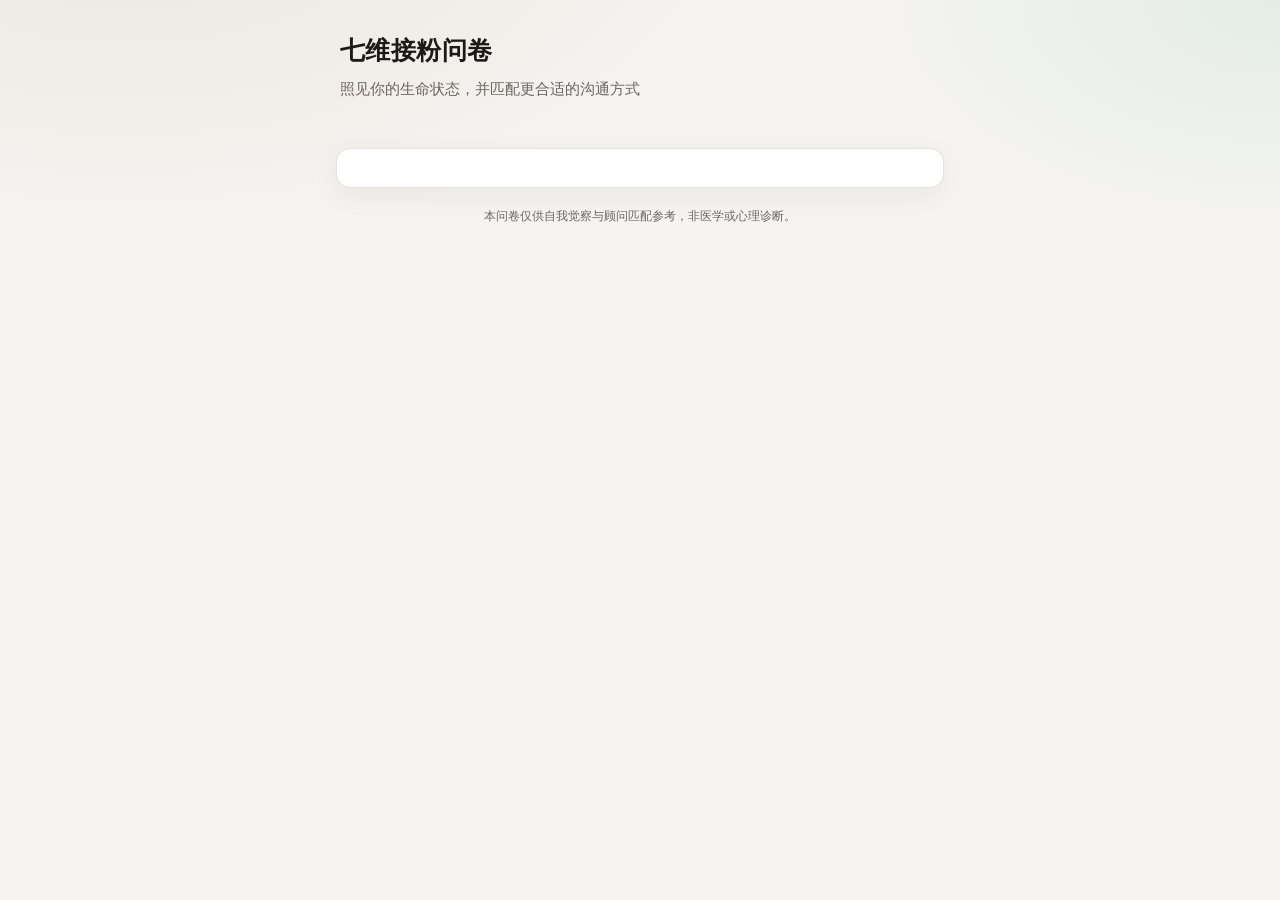
==== index.html @ 05f2d59f "Add files via upload" ====
<!DOCTYPE html>
<html lang="zh-CN">
<head>
  <meta charset="UTF-8" />
  <meta name="viewport" content="width=device-width, initial-scale=1, viewport-fit=cover" />
  <meta name="description" content="七维接粉问卷：照见生命状态，匹配更合适的沟通方式" />
  <title>七维接粉问卷</title>
  <link rel="stylesheet" href="./styles.css" />
</head>
<body>
  <div class="app" id="app">
    <header class="hero">
      <h1 id="title">七维接粉问卷</h1>
      <p id="subtitle">照见你的生命状态，并匹配更合适的沟通方式</p>
      <div class="progress" id="progress" aria-hidden="true"></div>
    </header>

    <main class="card" id="main">
      <!-- steps injected by app.js -->
    </main>

    <p class="footer-note">本问卷仅供自我觉察与顾问匹配参考，非医学或心理诊断。</p>
  </div>

  <script src="./config.js"></script>
  <script src="./scoring.js"></script>
  <script src="./app.js"></script>
</body>
</html>
---- styles.css ----
:root {
  --bg: #f6f4f1;
  --card: #ffffff;
  --ink: #1c1a17;
  --muted: #6b6560;
  --line: #e6e1da;
  --accent: #3d5a4c;
  --accent-soft: #e8f0ec;
  --warn: #8a5a3a;
  --danger: #a33;
  --radius: 14px;
  --shadow: 0 8px 28px rgba(28, 26, 23, 0.06);
  --font: "PingFang SC", "Noto Sans SC", "Microsoft YaHei", system-ui, sans-serif;
}

* { box-sizing: border-box; }
html { scroll-behavior: smooth; }
body {
  margin: 0;
  font-family: var(--font);
  color: var(--ink);
  background:
    radial-gradient(1200px 600px at 10% -10%, #ebe6df 0%, transparent 55%),
    radial-gradient(900px 500px at 100% 0%, #e4ece8 0%, transparent 50%),
    var(--bg);
  min-height: 100vh;
  line-height: 1.55;
}

.app {
  max-width: 640px;
  margin: 0 auto;
  padding: 20px 16px 48px;
}

.hero {
  padding: 12px 4px 20px;
}
.hero h1 {
  margin: 0 0 8px;
  font-size: 1.55rem;
  font-weight: 650;
  letter-spacing: 0.02em;
}
.hero p {
  margin: 0;
  color: var(--muted);
  font-size: 0.95rem;
}

.progress {
  display: flex;
  gap: 6px;
  margin: 8px 0 18px;
}
.progress span {
  flex: 1;
  height: 4px;
  border-radius: 99px;
  background: var(--line);
  transition: background 0.25s ease;
}
.progress span.on { background: var(--accent); }
.progress span.done { background: #9bb5a8; }

.card {
  background: var(--card);
  border: 1px solid var(--line);
  border-radius: var(--radius);
  box-shadow: var(--shadow);
  padding: 20px 18px 18px;
}

.step-title {
  margin: 0 0 4px;
  font-size: 1.15rem;
}
.step-desc {
  margin: 0 0 18px;
  color: var(--muted);
  font-size: 0.88rem;
}

.field {
  margin-bottom: 16px;
}
.field label.main {
  display: block;
  font-weight: 600;
  margin-bottom: 8px;
  font-size: 0.95rem;
}
.field .hint {
  display: block;
  color: var(--muted);
  font-size: 0.8rem;
  font-weight: 400;
  margin-top: 2px;
}
.req::after {
  content: " *";
  color: var(--danger);
  font-weight: 500;
}

input[type="text"],
textarea,
select {
  width: 100%;
  border: 1px solid var(--line);
  border-radius: 10px;
  padding: 11px 12px;
  font: inherit;
  background: #fbfaf8;
  color: var(--ink);
  outline: none;
  transition: border-color 0.15s, box-shadow 0.15s;
}
input[type="text"]:focus,
textarea:focus,
select:focus {
  border-color: var(--accent);
  box-shadow: 0 0 0 3px rgba(61, 90, 76, 0.12);
  background: #fff;
}
textarea { min-height: 88px; resize: vertical; }

.choices {
  display: flex;
  flex-direction: column;
  gap: 8px;
}
.choice {
  display: flex;
  align-items: flex-start;
  gap: 10px;
  padding: 10px 12px;
  border: 1px solid var(--line);
  border-radius: 10px;
  background: #fbfaf8;
  cursor: pointer;
  transition: border-color 0.15s, background 0.15s;
}
.choice:hover { border-color: #c9c2b8; }
.choice:has(input:checked) {
  border-color: var(--accent);
  background: var(--accent-soft);
}
.choice input { margin-top: 3px; accent-color: var(--accent); }
.choice span { flex: 1; font-size: 0.92rem; }

.hidden { display: none !important; }

.dim-block {
  border-top: 1px dashed var(--line);
  padding-top: 14px;
  margin-top: 8px;
}
.dim-block h3 {
  margin: 0 0 10px;
  font-size: 1rem;
  color: var(--accent);
}
.rate-row {
  margin-bottom: 14px;
}
.rate-row .q {
  font-size: 0.9rem;
  font-weight: 560;
  margin-bottom: 4px;
}
.rate-row .qh {
  font-size: 0.78rem;
  color: var(--muted);
  margin-bottom: 8px;
}
.scale {
  display: grid;
  grid-template-columns: repeat(10, 1fr);
  gap: 4px;
}
.scale label {
  display: flex;
  flex-direction: column;
  align-items: center;
  gap: 2px;
  font-size: 0.68rem;
  color: var(--muted);
  cursor: pointer;
}
.scale input {
  appearance: none;
  width: 100%;
  aspect-ratio: 1;
  max-height: 32px;
  border-radius: 8px;
  border: 1px solid var(--line);
  background: #fbfaf8;
  cursor: pointer;
}
.scale input:checked {
  background: var(--accent);
  border-color: var(--accent);
  box-shadow: inset 0 0 0 2px #fff;
}

.nav {
  display: flex;
  gap: 10px;
  margin-top: 8px;
  padding-top: 8px;
}
.nav button {
  flex: 1;
  border: none;
  border-radius: 11px;
  padding: 12px 14px;
  font: inherit;
  font-weight: 600;
  cursor: pointer;
}
.btn-secondary {
  background: #efece7;
  color: var(--ink);
}
.btn-primary {
  background: var(--accent);
  color: #fff;
}
.btn-primary:disabled {
  opacity: 0.55;
  cursor: not-allowed;
}
.btn-primary:hover:not(:disabled) { filter: brightness(1.05); }

.error-banner {
  background: #f8e8e6;
  color: #7a2e28;
  border-radius: 10px;
  padding: 10px 12px;
  font-size: 0.88rem;
  margin-bottom: 12px;
}

.results .score-list {
  display: flex;
  flex-direction: column;
  gap: 10px;
  margin: 16px 0;
}
.score-item {
  display: grid;
  grid-template-columns: 36px 1fr 40px;
  align-items: center;
  gap: 8px;
  font-size: 0.9rem;
}
.bar {
  height: 10px;
  background: var(--line);
  border-radius: 99px;
  overflow: hidden;
}
.bar i {
  display: block;
  height: 100%;
  background: linear-gradient(90deg, #5a7d6c, var(--accent));
  border-radius: 99px;
  width: 0;
  transition: width 0.6s ease;
}
.weak-tag {
  display: inline-block;
  background: var(--accent-soft);
  color: var(--accent);
  border-radius: 99px;
  padding: 4px 10px;
  font-size: 0.82rem;
  margin: 2px 4px 2px 0;
}
.copy {
  color: var(--muted);
  font-size: 0.92rem;
  background: #faf8f5;
  border-radius: 10px;
  padding: 12px;
  border: 1px solid var(--line);
}
.footer-note {
  margin-top: 18px;
  text-align: center;
  color: var(--muted);
  font-size: 0.78rem;
}
.mock-badge {
  display: inline-block;
  margin-top: 10px;
  font-size: 0.75rem;
  color: var(--warn);
  background: #f5eee6;
  padding: 4px 8px;
  border-radius: 6px;
}

@media (max-width: 400px) {
  .scale { gap: 3px; }
  .hero h1 { font-size: 1.35rem; }
}
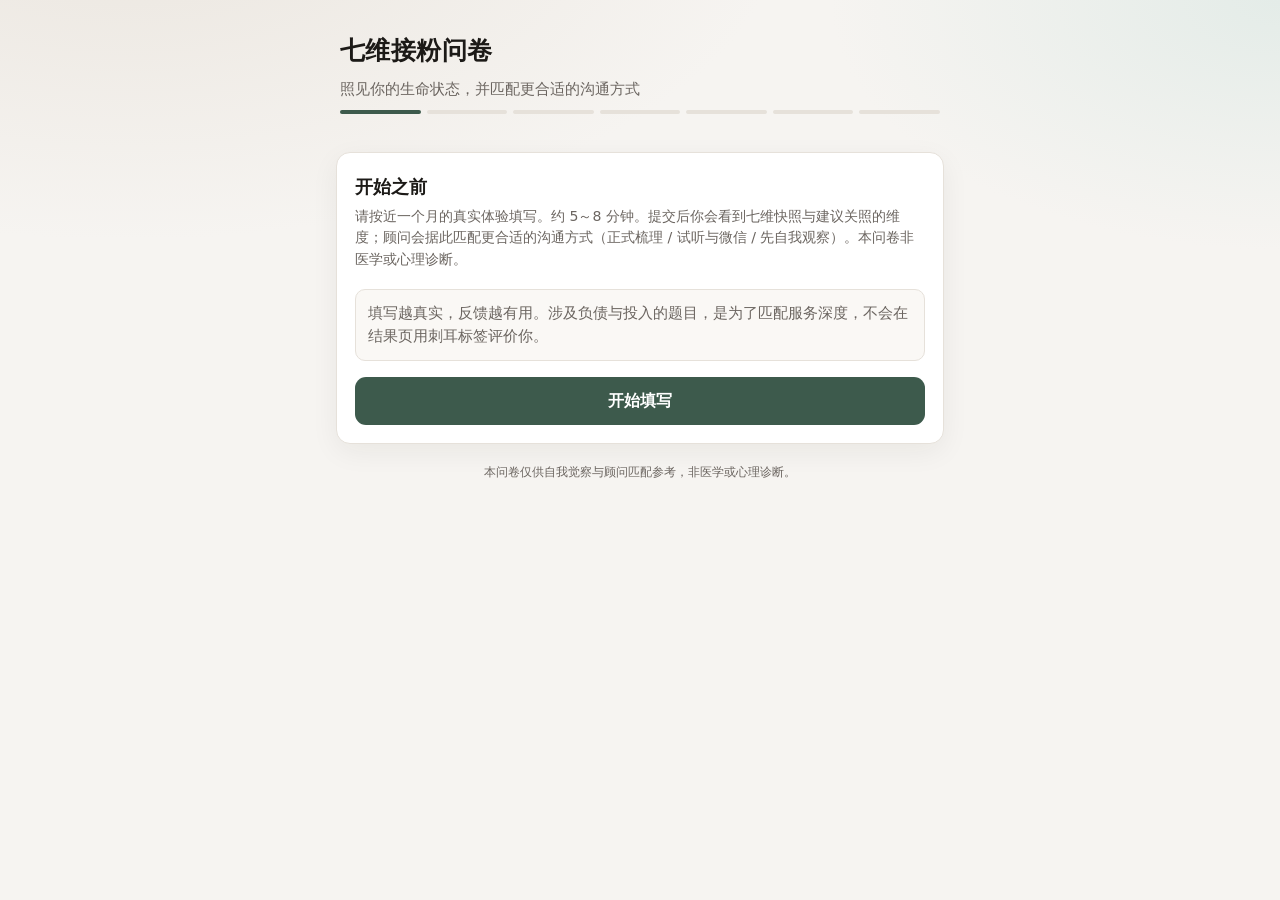
==== commit 87ffbdca: "Add files via upload" ====
--- a/index.html
+++ b/index.html
@@ -5,7 +5,7 @@
   <meta name="viewport" content="width=device-width, initial-scale=1, viewport-fit=cover" />
   <meta name="description" content="七维接粉问卷：照见生命状态，匹配更合适的沟通方式" />
   <title>七维接粉问卷</title>
-  <link rel="stylesheet" href="./styles.css" />
+  <link rel="stylesheet" href="./styles.css?v=20261022b" />
 </head>
 <body>
   <div class="app" id="app">
@@ -22,8 +22,8 @@
     <p class="footer-note">本问卷仅供自我觉察与顾问匹配参考，非医学或心理诊断。</p>
   </div>
 
-  <script src="./config.js"></script>
-  <script src="./scoring.js"></script>
-  <script src="./app.js"></script>
+  <script src="./config.js?v=20261022b"></script>
+  <script src="./scoring.js?v=20261022b"></script>
+  <script src="./app.js?v=20261022b"></script>
 </body>
 </html>
